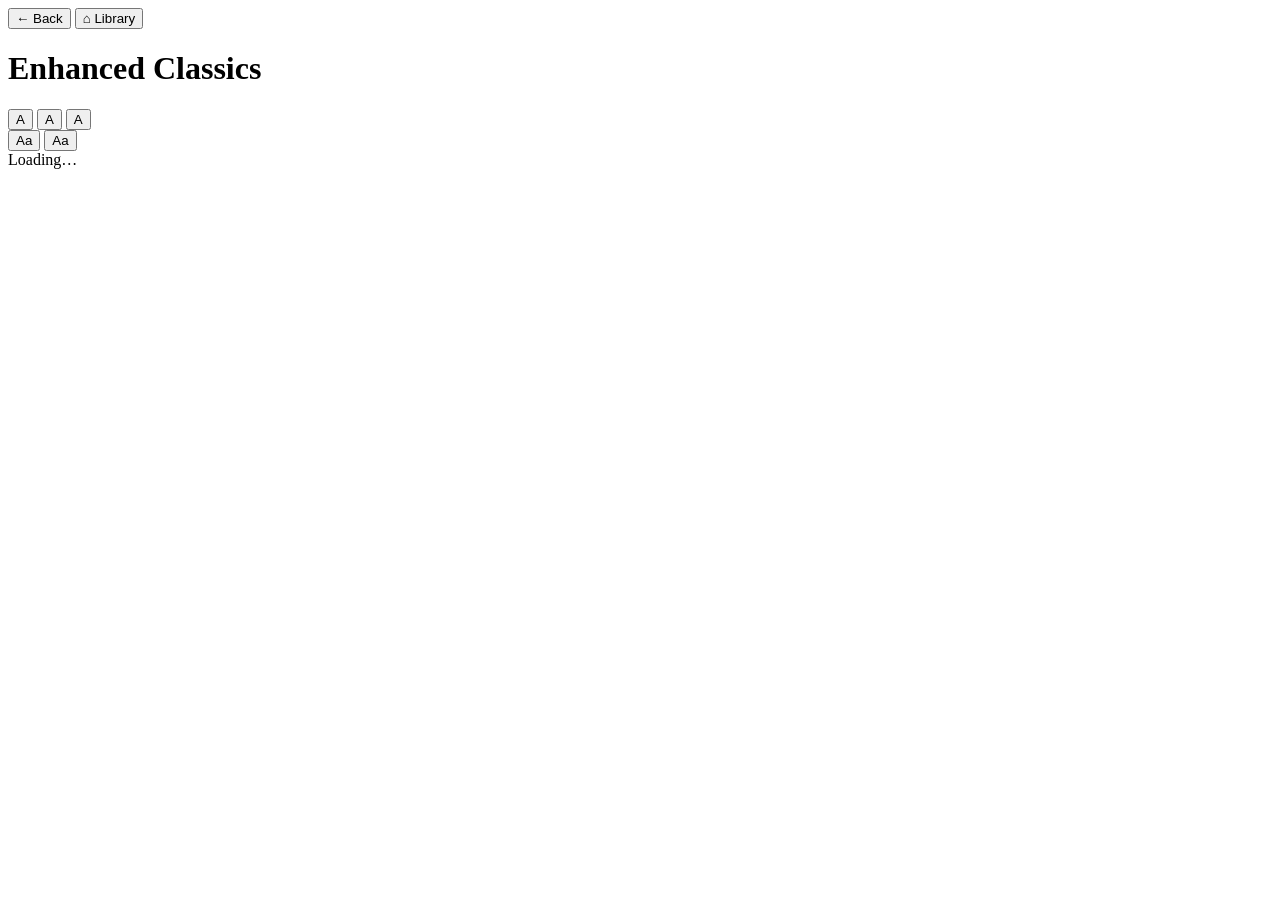
==== public/index.html @ 4911d89f "Refactor header layout: group navigation and control buttons for improved structure" ====
<!DOCTYPE html>
<html lang="en">
<head>
  <meta charset="UTF-8">
  <meta name="viewport" content="width=device-width, initial-scale=1.0">
  <title>Enhanced Classics</title>
  <link rel="preconnect" href="https://fonts.googleapis.com">
  <link rel="preconnect" href="https://fonts.gstatic.com" crossorigin>
  <link href="https://fonts.googleapis.com/css2?family=Lora:ital,wght@0,400;0,600;1,400&family=Source+Sans+3:wght@400;600&display=swap" rel="stylesheet">
  <link rel="stylesheet" href="/css/style.css">
  <link rel="apple-touch-icon" href="/icon.png">
  <link rel="icon" type="image/svg+xml" href="/icon.svg">
</head>
<body>
  <div id="app">
    <header>
      <div id="nav-btns">
        <button id="back-btn" aria-label="Back">← Back</button>
        <button id="home-btn" aria-label="Library">⌂ <span class="btn-label">Library</span></button>
      </div>
      <h1 id="header-title">Enhanced Classics</h1>
      <div id="header-controls">
        <div id="font-size-ctrl" aria-label="Text size">
          <button class="fs-btn" data-size="" aria-label="Small text">A</button>
          <button class="fs-btn" data-size="font-md" aria-label="Medium text">A</button>
          <button class="fs-btn" data-size="font-lg" aria-label="Large text">A</button>
        </div>
        <div id="theme-ctrl" aria-label="Theme">
          <button class="theme-btn" data-theme="" aria-label="Sepia theme">Aa</button>
          <button class="theme-btn" data-theme="theme-white" aria-label="White theme">Aa</button>
        </div>
      </div>
    </header>
    <main id="main-content">
      <div id="loading">Loading…</div>
    </main>
  </div>
  <script src="/js/app.js"></script>
</body>
</html>
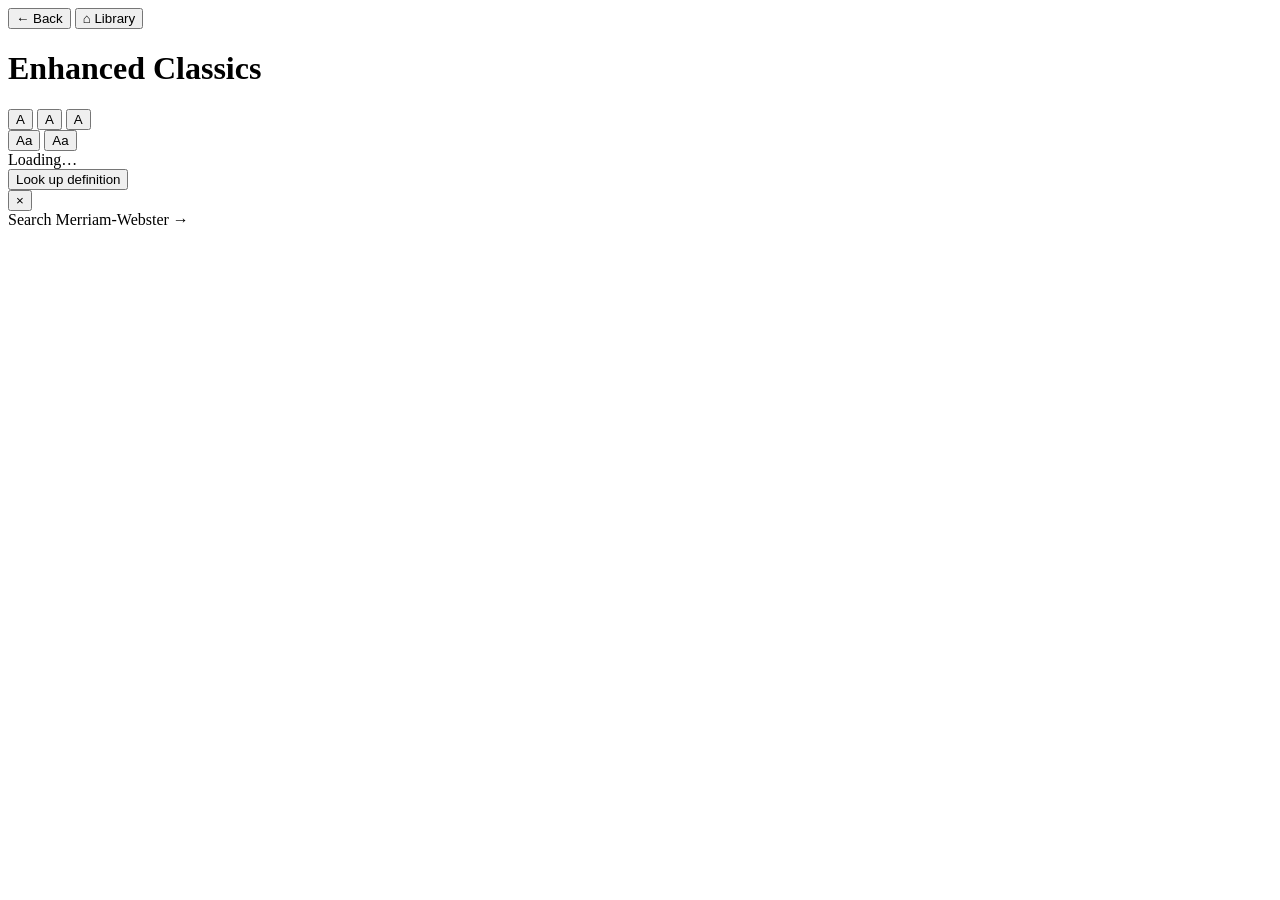
==== commit 1b0f6c6e: "Implement word lookup feature with definition popup and context menu" ====
--- a/public/index.html
+++ b/public/index.html
@@ -34,6 +34,23 @@
     <main id="main-content">
       <div id="loading">Loading…</div>
     </main>
+
+    <div id="word-menu" role="menu">
+      <button id="word-menu-define" role="menuitem">Look up definition</button>
+    </div>
+
+    <div id="def-popup">
+      <div id="def-popup-card" role="dialog" aria-labelledby="def-popup-word">
+        <div id="def-popup-head">
+          <span id="def-popup-word"></span>
+          <button id="def-popup-close" aria-label="Close">&#215;</button>
+        </div>
+        <div id="def-popup-body"></div>
+        <div id="def-popup-foot">
+          <a id="def-popup-mw" target="_blank" rel="noopener">Search Merriam-Webster &#8594;</a>
+        </div>
+      </div>
+    </div>
   </div>
   <script src="/js/app.js"></script>
 </body>
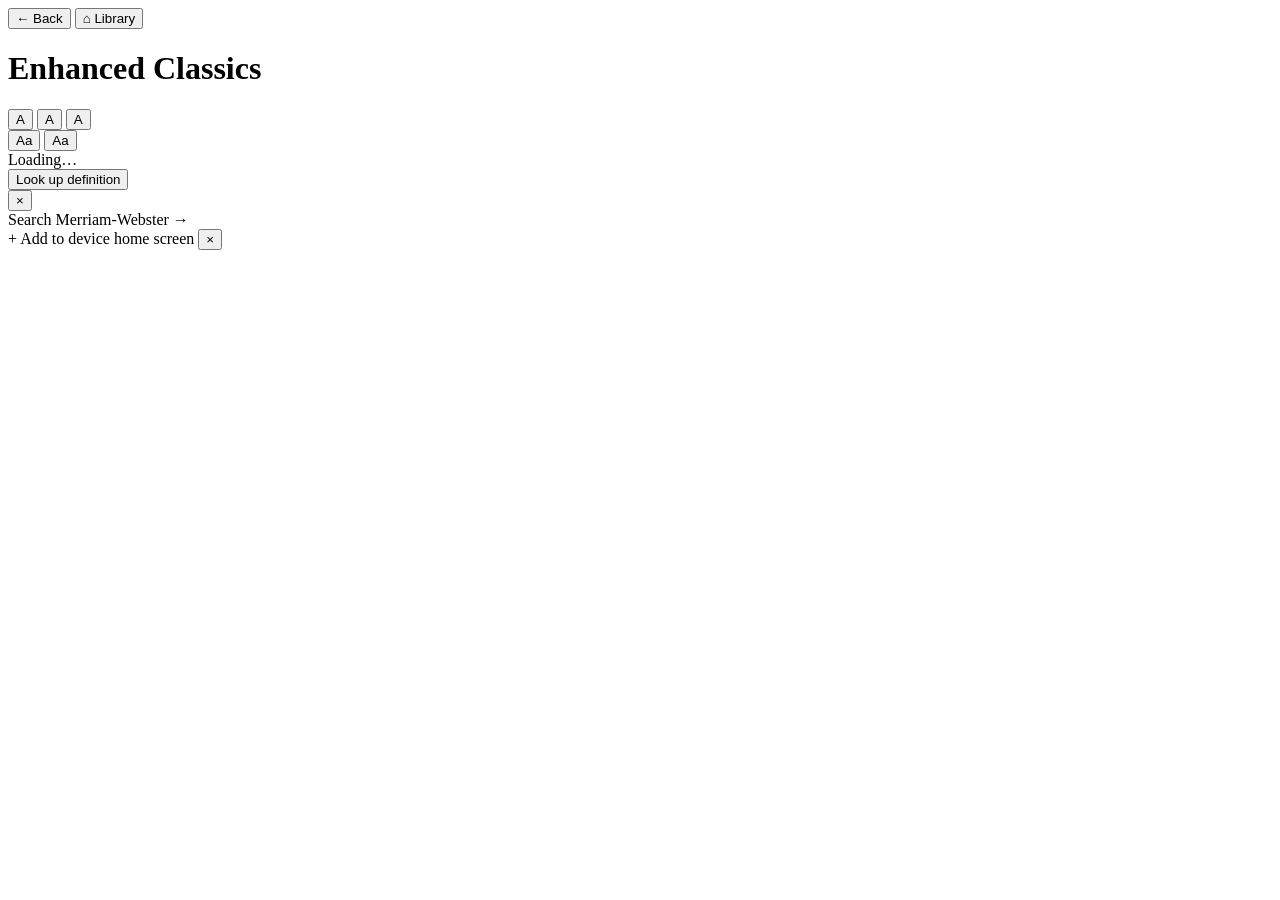
==== commit b110b624: "Add install-to-home-screen functionality and modal" ====
--- a/public/index.html
+++ b/public/index.html
@@ -8,8 +8,10 @@
   <link rel="preconnect" href="https://fonts.gstatic.com" crossorigin>
   <link href="https://fonts.googleapis.com/css2?family=Lora:ital,wght@0,400;0,600;1,400&family=Source+Sans+3:wght@400;600&display=swap" rel="stylesheet">
   <link rel="stylesheet" href="/css/style.css">
+  <link rel="manifest" href="/manifest.json">
   <link rel="apple-touch-icon" href="/icon.png">
   <link rel="icon" type="image/svg+xml" href="/icon.svg">
+  <meta name="theme-color" content="#5c4a2a">
 </head>
 <body>
   <div id="app">
@@ -52,6 +54,16 @@
       </div>
     </div>
   </div>
+  <div id="install-modal" aria-hidden="true">
+    <div id="install-modal-card" role="dialog" aria-labelledby="install-modal-title">
+      <div id="install-modal-head">
+        <span id="install-modal-title">+ Add to device home screen</span>
+        <button id="install-modal-close" aria-label="Close">&#215;</button>
+      </div>
+      <div id="install-modal-body"></div>
+    </div>
+  </div>
   <script src="/js/app.js"></script>
+  <script>if ('serviceWorker' in navigator) navigator.serviceWorker.register('/sw.js');</script>
 </body>
 </html>
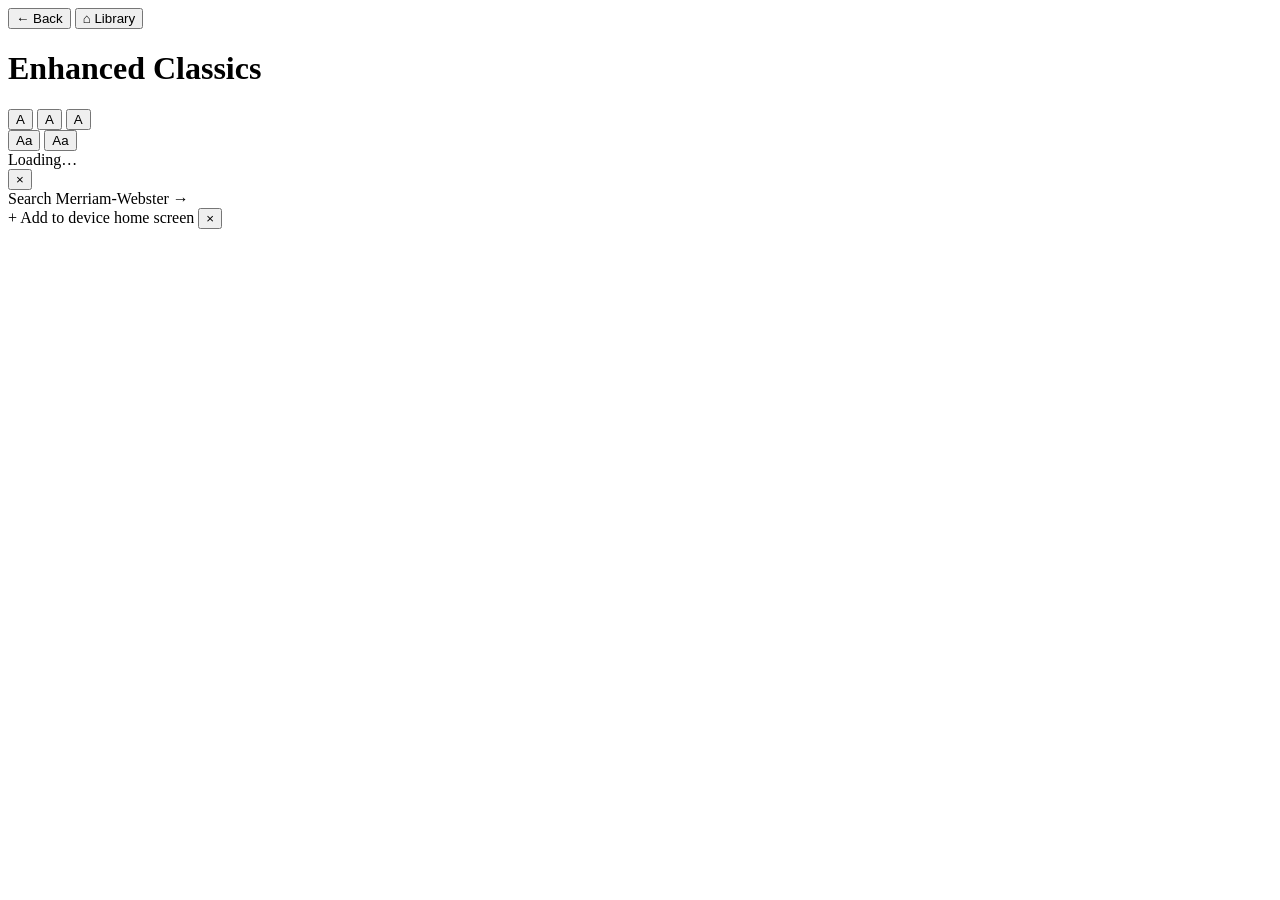
==== commit fdbbde20: "Remove word menu and related functionality for word lookup" ====
--- a/public/index.html
+++ b/public/index.html
@@ -37,10 +37,6 @@
       <div id="loading">Loading…</div>
     </main>
 
-    <div id="word-menu" role="menu">
-      <button id="word-menu-define" role="menuitem">Look up definition</button>
-    </div>
-
     <div id="def-popup">
       <div id="def-popup-card" role="dialog" aria-labelledby="def-popup-word">
         <div id="def-popup-head">
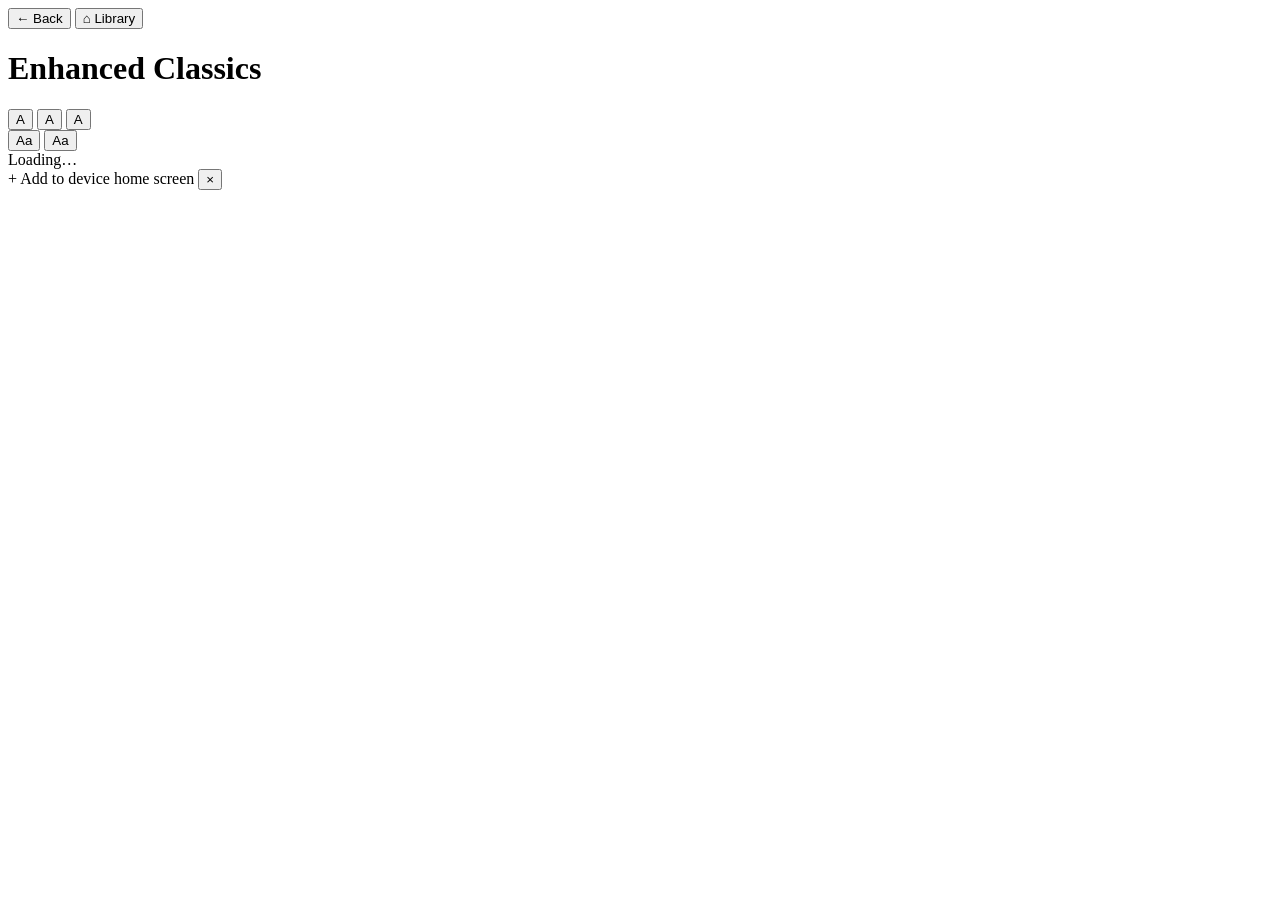
==== commit 42a557c5: "Fix security issues: remove word lookup, add XSS protections and CSP - Remove dictionary lookup feat" ====
--- a/public/index.html
+++ b/public/index.html
@@ -12,6 +12,7 @@
   <link rel="apple-touch-icon" href="/icon.png">
   <link rel="icon" type="image/svg+xml" href="/icon.svg">
   <meta name="theme-color" content="#5c4a2a">
+  <meta http-equiv="Content-Security-Policy" content="default-src 'none'; script-src 'self'; style-src 'self' https://fonts.googleapis.com; font-src https://fonts.gstatic.com; img-src 'self' blob:; connect-src 'self' https://upload.wikimedia.org; manifest-src 'self'; worker-src 'self'">
 </head>
 <body>
   <div id="app">
@@ -37,18 +38,6 @@
       <div id="loading">Loading…</div>
     </main>
 
-    <div id="def-popup">
-      <div id="def-popup-card" role="dialog" aria-labelledby="def-popup-word">
-        <div id="def-popup-head">
-          <span id="def-popup-word"></span>
-          <button id="def-popup-close" aria-label="Close">&#215;</button>
-        </div>
-        <div id="def-popup-body"></div>
-        <div id="def-popup-foot">
-          <a id="def-popup-mw" target="_blank" rel="noopener">Search Merriam-Webster &#8594;</a>
-        </div>
-      </div>
-    </div>
   </div>
   <div id="install-modal" aria-hidden="true">
     <div id="install-modal-card" role="dialog" aria-labelledby="install-modal-title">
@@ -60,6 +49,5 @@
     </div>
   </div>
   <script src="/js/app.js"></script>
-  <script>if ('serviceWorker' in navigator) navigator.serviceWorker.register('/sw.js');</script>
 </body>
 </html>
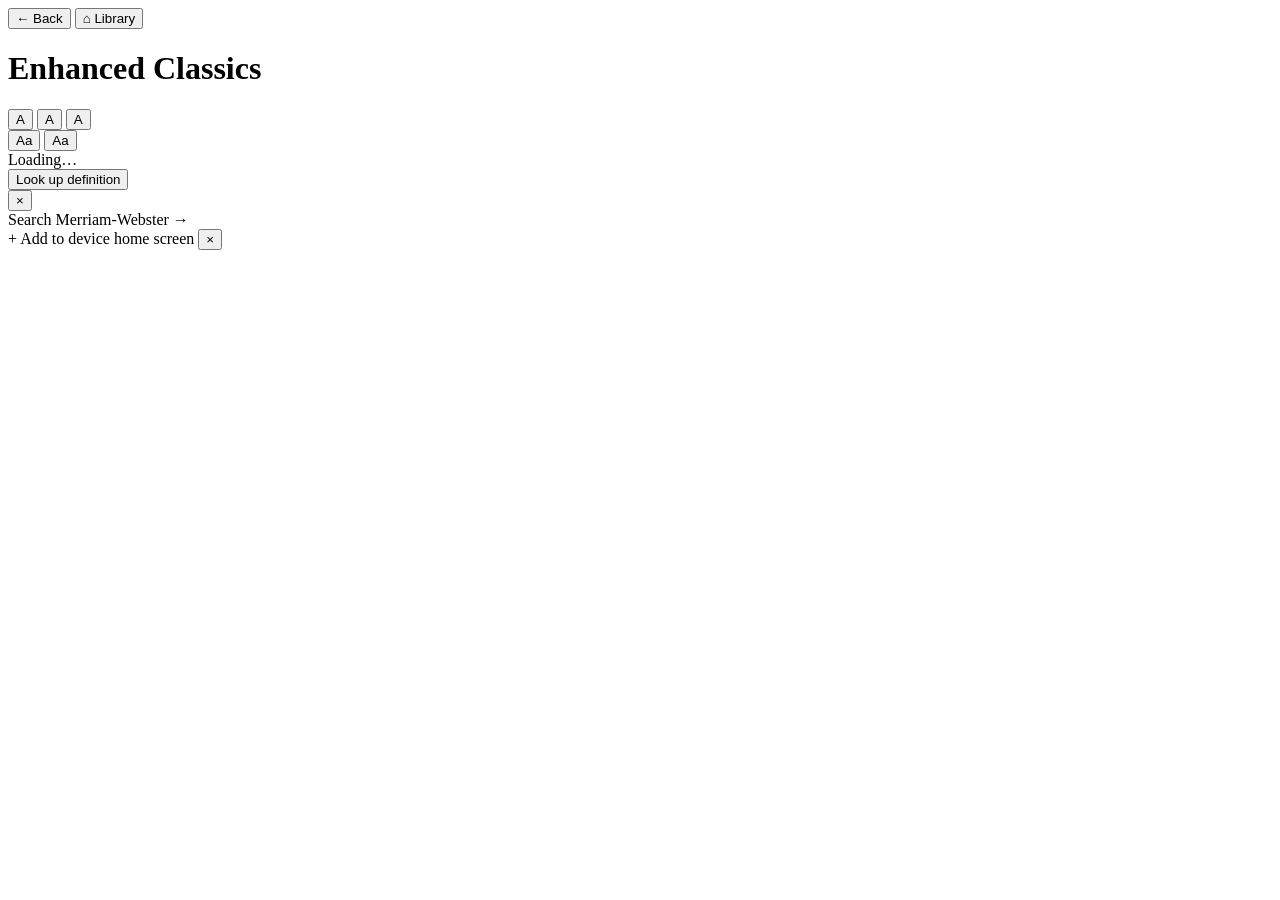
==== commit 81eaff1a: "Restore word lookup feature with secure API response handling The dictionary lookup was mistakenly r" ====
--- a/public/index.html
+++ b/public/index.html
@@ -12,7 +12,7 @@
   <link rel="apple-touch-icon" href="/icon.png">
   <link rel="icon" type="image/svg+xml" href="/icon.svg">
   <meta name="theme-color" content="#5c4a2a">
-  <meta http-equiv="Content-Security-Policy" content="default-src 'none'; script-src 'self'; style-src 'self' https://fonts.googleapis.com; font-src https://fonts.gstatic.com; img-src 'self' blob:; connect-src 'self' https://upload.wikimedia.org; manifest-src 'self'; worker-src 'self'">
+  <meta http-equiv="Content-Security-Policy" content="default-src 'none'; script-src 'self'; style-src 'self' https://fonts.googleapis.com; font-src https://fonts.gstatic.com; img-src 'self' blob:; connect-src 'self' https://upload.wikimedia.org https://api.dictionaryapi.dev; manifest-src 'self'; worker-src 'self'">
 </head>
 <body>
   <div id="app">
@@ -38,6 +38,22 @@
       <div id="loading">Loading…</div>
     </main>
 
+    <div id="word-menu" role="menu">
+      <button id="word-menu-define" role="menuitem">Look up definition</button>
+    </div>
+
+    <div id="def-popup">
+      <div id="def-popup-card" role="dialog" aria-labelledby="def-popup-word">
+        <div id="def-popup-head">
+          <span id="def-popup-word"></span>
+          <button id="def-popup-close" aria-label="Close">&#215;</button>
+        </div>
+        <div id="def-popup-body"></div>
+        <div id="def-popup-foot">
+          <a id="def-popup-mw" target="_blank" rel="noopener">Search Merriam-Webster &#8594;</a>
+        </div>
+      </div>
+    </div>
   </div>
   <div id="install-modal" aria-hidden="true">
     <div id="install-modal-card" role="dialog" aria-labelledby="install-modal-title">
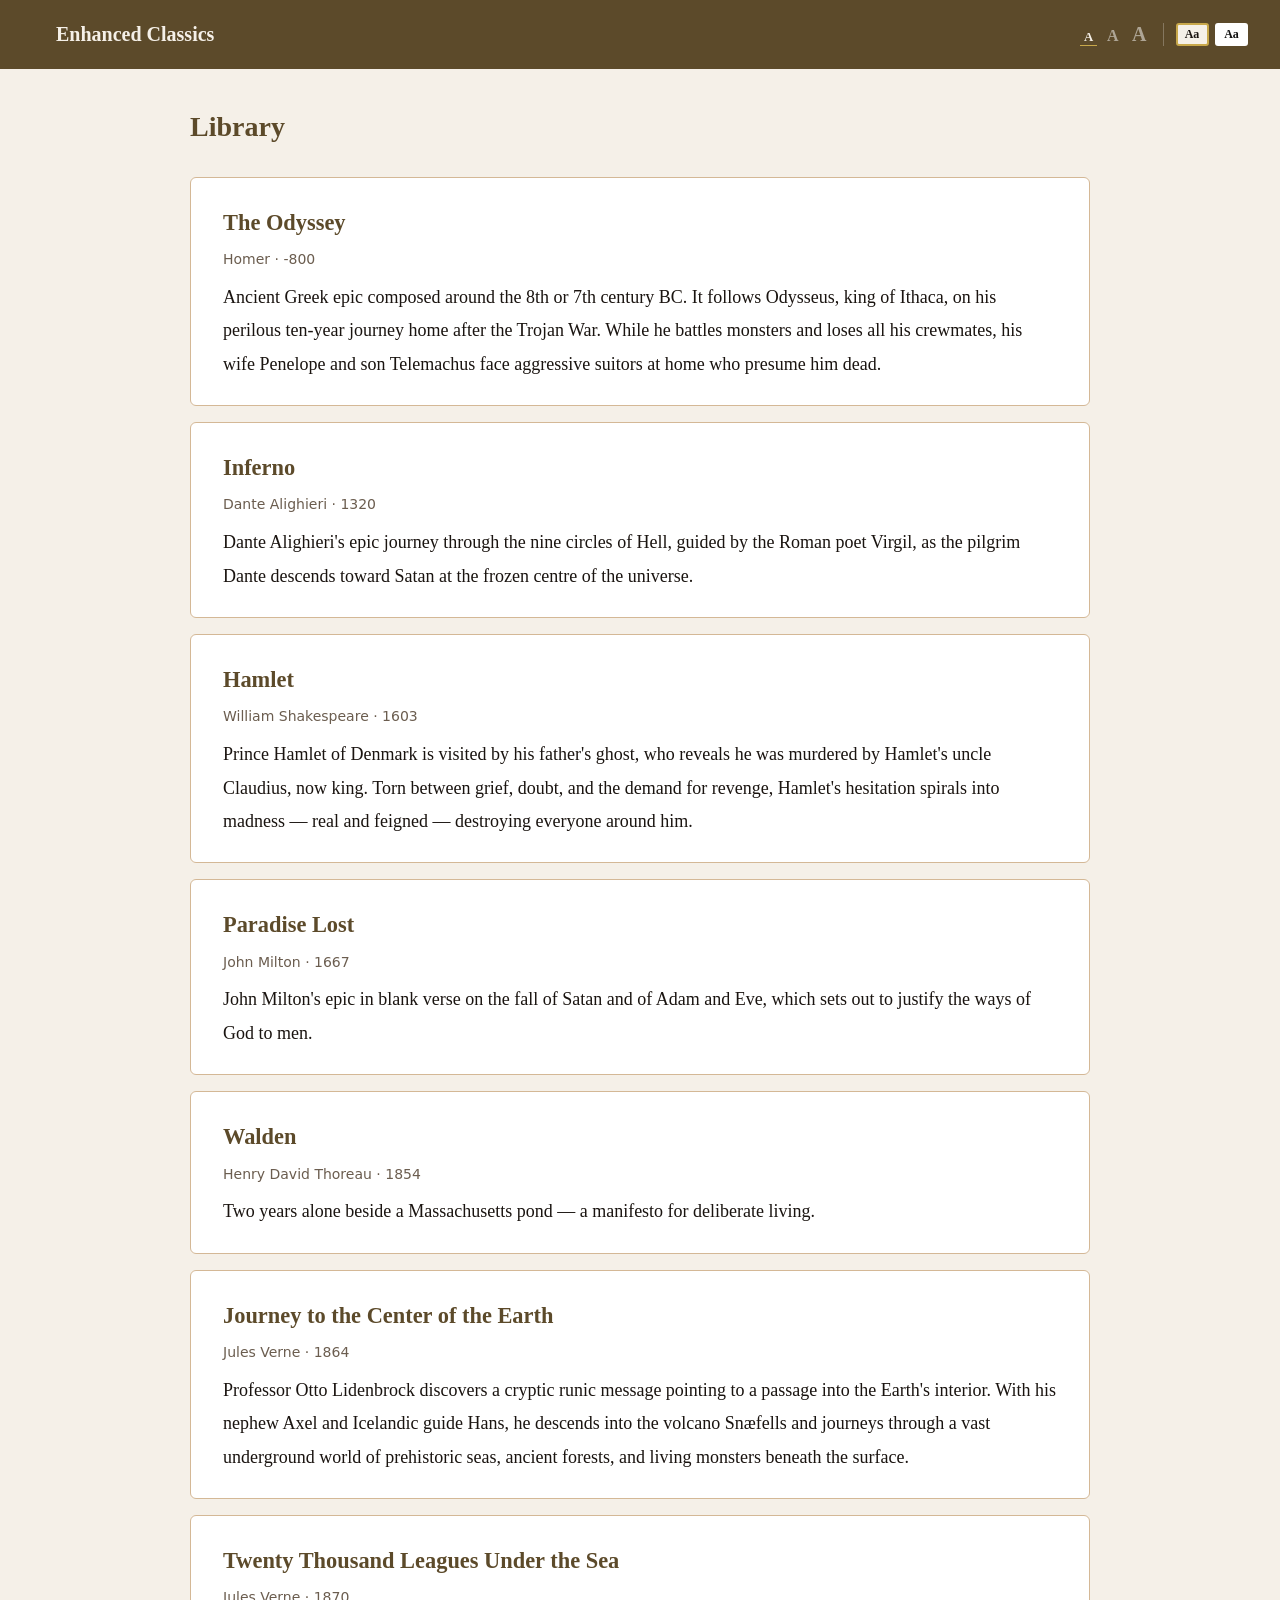
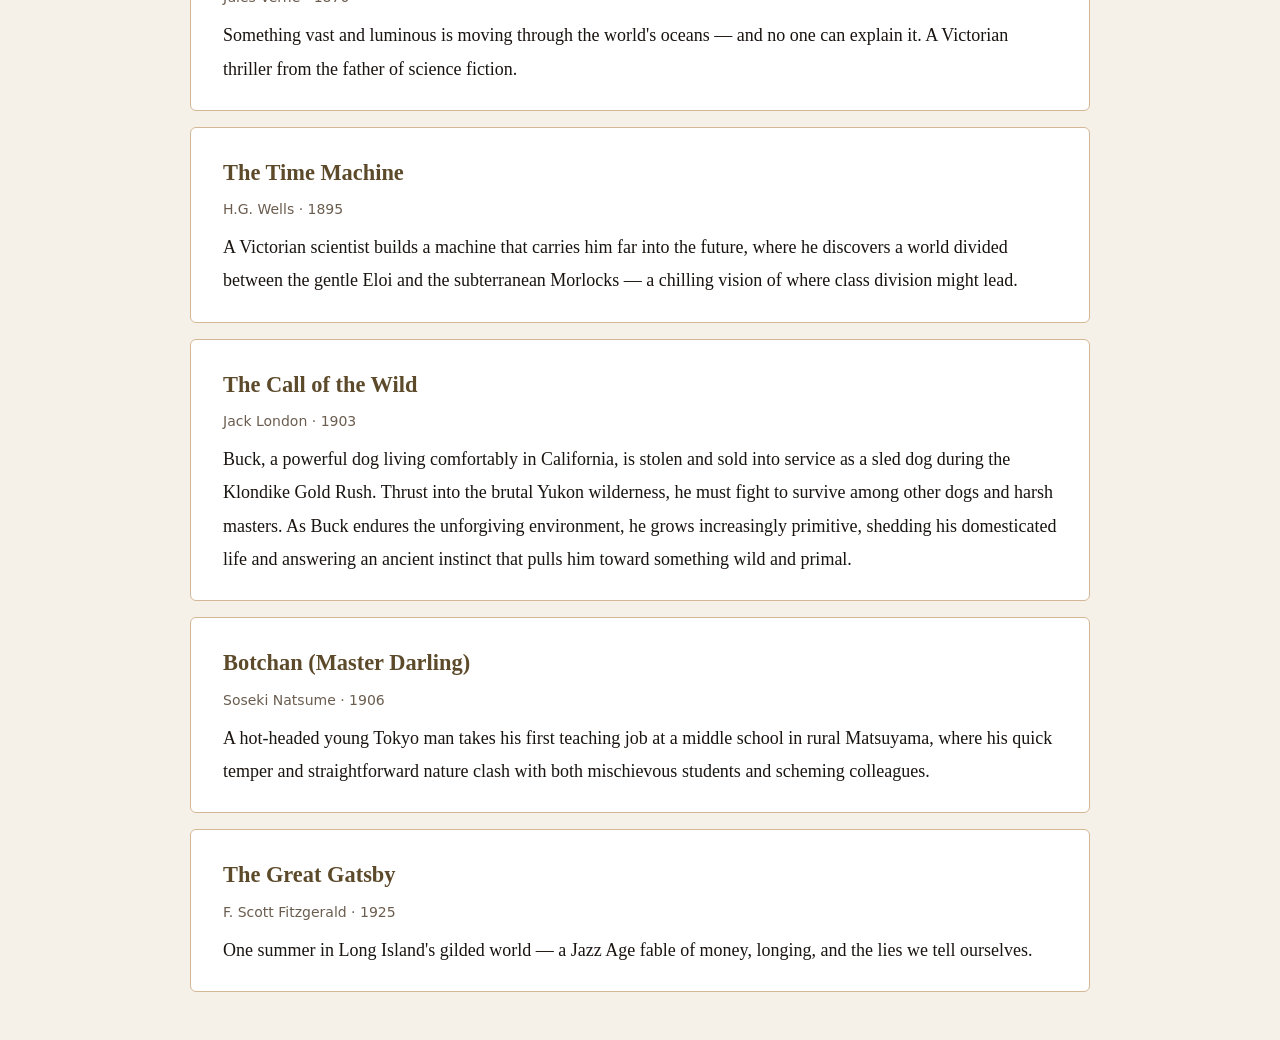
==== commit e5fe4b02: "Move hosting from Azure Static Web Apps to GitHub Pages Replace the Azure workflow with a Pages depl" ====
--- a/public/index.html
+++ b/public/index.html
@@ -7,12 +7,11 @@
   <link rel="preconnect" href="https://fonts.googleapis.com">
   <link rel="preconnect" href="https://fonts.gstatic.com" crossorigin>
   <link href="https://fonts.googleapis.com/css2?family=Lora:ital,wght@0,400;0,600;1,400&family=Source+Sans+3:wght@400;600&display=swap" rel="stylesheet">
-  <link rel="stylesheet" href="/css/style.css">
-  <link rel="manifest" href="/manifest.json">
-  <link rel="apple-touch-icon" href="/icon.png">
-  <link rel="icon" type="image/svg+xml" href="/icon.svg">
+  <link rel="stylesheet" href="css/style.css">
+  <link rel="manifest" href="manifest.json">
+  <link rel="apple-touch-icon" href="icon.png">
+  <link rel="icon" type="image/svg+xml" href="icon.svg">
   <meta name="theme-color" content="#5c4a2a">
-  <meta http-equiv="Content-Security-Policy" content="default-src 'none'; script-src 'self'; style-src 'self' https://fonts.googleapis.com; font-src https://fonts.gstatic.com; img-src 'self' blob:; connect-src 'self' https://upload.wikimedia.org https://api.dictionaryapi.dev; manifest-src 'self'; worker-src 'self'">
 </head>
 <body>
   <div id="app">
@@ -38,10 +37,6 @@
       <div id="loading">Loading…</div>
     </main>
 
-    <div id="word-menu" role="menu">
-      <button id="word-menu-define" role="menuitem">Look up definition</button>
-    </div>
-
     <div id="def-popup">
       <div id="def-popup-card" role="dialog" aria-labelledby="def-popup-word">
         <div id="def-popup-head">
@@ -64,6 +59,7 @@
       <div id="install-modal-body"></div>
     </div>
   </div>
-  <script src="/js/app.js"></script>
+  <script src="js/app.js"></script>
+  <script>if ('serviceWorker' in navigator) navigator.serviceWorker.register('sw.js');</script>
 </body>
 </html>
--- a/public/css/style.css
+++ b/public/css/style.css
@@ -0,0 +1,352 @@
+*, *::before, *::after { box-sizing: border-box; margin: 0; padding: 0; }
+
+:root {
+  --ink: #1a1410;
+  --paper: #f5f0e8;
+  --paper-dark: #ede7d9;
+  --accent: #5c4a2a;
+  --gold: #c8a84b;
+  --panel-bg: #fdf8f0;
+  --panel-border: #d4b896;
+  --muted: #6b5d4f;
+  --link: #4a6741;
+  --serif: 'Lora', Georgia, serif;
+  --sans: 'Source Sans 3', system-ui, sans-serif;
+  --max-prose: 68ch;
+}
+
+body { background: var(--paper); color: var(--ink); font-family: var(--serif); font-size: 1.125rem; line-height: 1.85; }
+
+header { position: sticky; top: 0; z-index: 100; background: var(--accent); color: var(--paper); padding: 1rem 2rem; display: flex; align-items: center; gap: 1.5rem; transition: transform .25s ease; }
+header.header-hidden { transform: translateY(-100%); }
+header h1 { font-size: 1.25rem; font-weight: 600; display: flex; flex-direction: column; }
+.header-chapter { font-size: .78rem; font-weight: 400; opacity: .8; font-family: var(--sans); line-height: 1.3; }
+
+#nav-btns { display: flex; align-items: center; gap: .5rem; flex-shrink: 0; }
+#back-btn, #home-btn { background: none; border: 1px solid rgba(255,255,255,.4); color: var(--paper); padding: .3rem .8rem; border-radius: 4px; cursor: pointer; font-family: var(--sans); font-size: .875rem; display: none; white-space: nowrap; }
+#back-btn:hover, #home-btn:hover { background: rgba(255,255,255,.15); }
+
+#header-controls { margin-left: auto; display: flex; align-items: center; gap: .75rem; flex-shrink: 0; }
+#font-size-ctrl { display: flex; align-items: baseline; gap: .35rem; }
+.fs-btn { background: none; border: none; color: rgba(255,255,255,.5); cursor: pointer; padding: .1rem .25rem; font-family: var(--serif); font-weight: 600; line-height: 1; transition: color .15s; }
+.fs-btn:nth-child(1) { font-size: .8rem; }
+.fs-btn:nth-child(2) { font-size: 1rem; }
+.fs-btn:nth-child(3) { font-size: 1.25rem; }
+.fs-btn:hover { color: rgba(255,255,255,.85); }
+.fs-btn.active { color: var(--paper); border-bottom: 1px solid var(--gold); }
+body.font-md { font-size: 1.3rem; }
+body.font-lg { font-size: 1.5rem; }
+
+#theme-ctrl { display: flex; align-items: center; gap: .4rem; padding-left: .75rem; border-left: 1px solid rgba(255,255,255,.25); }
+.theme-btn { cursor: pointer; padding: .2rem .45rem; border-radius: 3px; font-family: var(--serif); font-size: .75rem; font-weight: 600; line-height: 1; border: 2px solid transparent; transition: border-color .15s; }
+.theme-btn[data-theme=""] { background: #f5f0e8; color: #1a1410; }
+.theme-btn[data-theme="theme-white"] { background: #ffffff; color: #111; }
+.theme-btn:hover { border-color: rgba(255,255,255,.55); }
+.theme-btn.active { border-color: var(--gold); }
+
+@media (max-width: 480px) {
+  header { padding: .6rem 1rem; gap: .75rem; }
+  #nav-btns { flex-direction: column; align-items: flex-start; gap: .3rem; }
+  #home-btn { order: -1; }
+  #home-btn .btn-label { display: none; }
+  #header-controls { flex-direction: column; align-items: flex-end; gap: .3rem; }
+  #theme-ctrl { padding-left: 0; border-left: none; }
+}
+
+@media (max-width: 600px) {
+  .panel-image { margin-top: .5rem; }
+}
+
+/* White theme overrides */
+body.theme-white { --ink: #111; --paper: #fff; --paper-dark: #f0f0f0; --accent: #222; --panel-bg: #fafafa; --panel-border: #ccc; --muted: #555; }
+
+main { padding: 2rem; }
+
+/* Shelf */
+#shelf { max-width: 900px; margin: 0 auto; }
+#shelf h2 { font-size: 1.75rem; margin-bottom: 1.5rem; color: var(--accent); }
+.book-card { background: white; border: 1px solid var(--panel-border); border-radius: 6px; padding: 1.5rem 2rem; margin-bottom: 1rem; cursor: pointer; transition: box-shadow .2s, transform .15s; }
+.book-card:hover { box-shadow: 0 4px 16px rgba(0,0,0,.12); transform: translateY(-2px); }
+.book-card h3 { font-size: 1.4rem; color: var(--accent); }
+.book-card .meta { font-family: var(--sans); font-size: .875rem; color: var(--muted); margin: .25rem 0 .5rem; }
+
+/* Chapter list */
+#chapter-list { max-width: 700px; margin: 0 auto; }
+#chapter-list h2 { font-size: 1.5rem; color: var(--accent); margin-bottom: .25rem; }
+.book-meta { font-family: var(--sans); color: var(--muted); margin-bottom: 1.5rem; }
+.chapter-item { display: flex; align-items: center; gap: 1rem; padding: .75rem 1rem; border: 1px solid var(--panel-border); border-radius: 4px; margin-bottom: .5rem; cursor: pointer; background: white; transition: background .15s; }
+.chapter-item:hover { background: var(--paper-dark); }
+.chapter-num { font-family: var(--sans); color: var(--muted); font-size: .875rem; min-width: 2rem; }
+
+/* Characters */
+#characters { max-width: 700px; margin: 0 auto; }
+#characters h2 { font-size: 1.5rem; color: var(--accent); margin-bottom: .25rem; }
+.character { background: white; border: 1px solid var(--panel-border); border-radius: 6px; padding: 1.25rem 1.5rem; margin-bottom: 1rem; }
+.character h3 { font-size: 1.25rem; color: var(--accent); }
+.character-role { font-family: var(--sans); font-size: .85rem; color: var(--muted); margin: .15rem 0 .75rem; }
+.character p { margin-bottom: .75em; }
+.character-analysis { font-size: .95em; border-top: 1px solid var(--panel-border); padding-top: .75em; margin-bottom: 0; }
+.chapter-item--characters { background: var(--paper-dark); font-weight: 600; }
+
+/* Reader */
+#reader { max-width: 900px; margin: 0 auto; }
+.reader-header { margin-bottom: 2.5rem; border-bottom: 2px solid var(--gold); padding-bottom: 1rem; }
+.reader-header .book-name { font-family: var(--sans); color: var(--muted); font-size: .9rem; text-transform: uppercase; letter-spacing: .08em; }
+.reader-header h2 { font-size: 2rem; color: var(--accent); margin-top: .25rem; }
+
+.prose { max-width: var(--max-prose); }
+.prose p { margin-bottom: 1.4em; }
+.prose blockquote.verse {
+  margin: 1.4em 0 1.4em 1.5em;
+  padding-left: 1.1em;
+  border-left: 2px solid var(--panel-border);
+  font-style: italic;
+  color: var(--muted);
+  line-height: 1.7;
+}
+
+/* Enhancement triggers */
+.enhance-trigger { border-bottom: 2px dotted var(--gold); cursor: pointer; font-weight: 700; border-radius: 2px; }
+.enhance-trigger:hover { color: var(--accent); }
+.enhance-trigger--active { background: rgba(200, 168, 75, 0.25); border-bottom-style: solid; }
+
+/* Enhancement panels */
+.enhancement-panel { background: transparent; border: none; border-top: 1px solid var(--accent); border-bottom: 1px solid var(--accent); border-radius: 0; margin: 2rem 0; overflow: visible; }
+.enhancement-panel summary { padding: .6rem 0; cursor: pointer; font-family: var(--serif); font-weight: 600; font-style: italic; color: var(--accent); list-style: none; display: flex; align-items: center; gap: .6rem; }
+.enhancement-panel summary::before { content: '▾'; font-size: 1.75rem; font-style: normal; color: var(--gold); transition: transform .2s; flex-shrink: 0; line-height: 1; }
+.enhancement-panel[open] summary::before { transform: rotate(180deg); }
+.enhancement-panel summary:hover { color: var(--ink); }
+
+.panel-body { padding: .75rem 0 1.25rem 1.75rem; display: grid; grid-template-columns: 1fr 160px; gap: 1rem; align-items: start; border-left: 3px solid var(--gold); }
+@media (max-width: 600px) { .panel-body { grid-template-columns: 1fr; } }
+.panel-text p { font-family: var(--serif); line-height: 1.75; margin-bottom: .75rem; }
+.panel-link a { color: var(--link); font-family: var(--sans); font-size: .875rem; }
+.panel-image img { width: 160px; height: 180px; object-fit: cover; object-position: top center; border-radius: 4px; display: block; background: var(--paper-dark); -webkit-transform: translateZ(0); transform: translateZ(0); }
+.panel-image figcaption { font-family: var(--sans); font-size: .75rem; color: var(--muted); margin-top: .3rem; max-width: 160px; }
+.commons-link { display: block; font-size: .65rem; color: var(--muted); margin-top: .15rem; opacity: .7; }
+.commons-link:hover { opacity: 1; color: var(--link); }
+
+/* Summary */
+.chapter-summary { margin-top: 3rem; padding: 2rem; background: var(--paper-dark); border: 1px solid var(--panel-border); border-radius: 6px; max-width: var(--max-prose); }
+.chapter-summary h3 { font-size: 1.25rem; color: var(--accent); margin-bottom: 1rem; }
+.summary-item { display: flex; gap: .75rem; margin-bottom: .9rem; font-family: var(--sans); font-size: .95rem; }
+.summary-item::before { content: '◆'; color: var(--gold); flex-shrink: 0; margin-top: .2rem; font-size: .7rem; }
+.summary-item a { color: var(--link); font-size: .85rem; margin-left: .4rem; }
+
+.next-chapter { max-width: var(--max-prose); margin-top: 2.5rem; padding-top: 1.5rem; border-top: 1px solid var(--panel-border); font-family: var(--sans); }
+.next-chapter a { color: var(--accent); font-size: 1rem; font-weight: 600; text-decoration: none; }
+.next-chapter a:hover { text-decoration: underline; }
+
+#loading, #error { text-align: center; padding: 4rem 2rem; font-family: var(--sans); color: var(--muted); }
+#error { color: #c0392b; }
+
+/* ── Word lookup ── */
+@keyframes popup-in {
+  from { opacity: 0; transform: translateY(-4px); }
+  to   { opacity: 1; transform: translateY(0); }
+}
+
+#def-popup {
+  position: fixed;
+  inset: 0;
+  z-index: 600;
+  pointer-events: none;
+  display: none;
+}
+
+#def-popup.open { display: block; }
+
+#def-popup-card {
+  position: fixed;
+  pointer-events: auto;
+  background: var(--panel-bg);
+  border: 1px solid var(--panel-border);
+  border-radius: 10px;
+  box-shadow: 0 8px 32px rgba(0,0,0,.2);
+  width: 320px;
+  max-width: calc(100vw - 24px);
+  max-height: 65vh;
+  display: flex;
+  flex-direction: column;
+  animation: popup-in .15s ease;
+}
+
+#def-popup-head {
+  display: flex;
+  align-items: center;
+  justify-content: space-between;
+  padding: .75rem 1rem .6rem;
+  border-bottom: 1px solid var(--panel-border);
+  flex-shrink: 0;
+}
+
+#def-popup-word {
+  font-family: var(--serif);
+  font-size: 1.1rem;
+  font-weight: 700;
+  color: var(--accent);
+}
+
+#def-popup-close {
+  background: none;
+  border: none;
+  cursor: pointer;
+  color: var(--muted);
+  font-size: 1.2rem;
+  padding: .1rem .4rem;
+  line-height: 1;
+  border-radius: 4px;
+  flex-shrink: 0;
+}
+
+#def-popup-close:hover { background: var(--paper-dark); color: var(--ink); }
+
+#def-popup-body {
+  overflow-y: auto;
+  padding: .75rem 1rem;
+  flex: 1;
+}
+
+.def-pos {
+  font-family: var(--sans);
+  font-size: .75rem;
+  font-style: italic;
+  color: var(--muted);
+  margin: .6rem 0 .25rem;
+  text-transform: lowercase;
+}
+
+.def-pos:first-child { margin-top: 0; }
+
+.def-text {
+  font-family: var(--serif);
+  font-size: .95rem;
+  line-height: 1.55;
+  margin-bottom: .35rem;
+}
+
+.def-example {
+  font-family: var(--serif);
+  font-size: .85rem;
+  font-style: italic;
+  color: var(--muted);
+  margin-bottom: .5rem;
+  padding-left: .75rem;
+  border-left: 2px solid var(--gold);
+}
+
+.def-msg { font-family: var(--sans); color: var(--muted); font-size: .9rem; }
+
+#def-popup-foot {
+  padding: .5rem 1rem .75rem;
+  border-top: 1px solid var(--panel-border);
+  flex-shrink: 0;
+}
+
+#def-popup-mw { font-family: var(--sans); font-size: .8rem; color: var(--link); }
+
+/* ── Install to home screen ── */
+.install-btn {
+  display: inline-flex;
+  align-items: center;
+  gap: .4rem;
+  margin-bottom: 1.5rem;
+  padding: .45rem 1rem;
+  background: none;
+  border: 1px solid var(--accent);
+  border-radius: 4px;
+  color: var(--accent);
+  font-family: var(--sans);
+  font-size: .875rem;
+  cursor: pointer;
+  transition: background .15s;
+}
+.install-btn:hover { background: var(--paper-dark); }
+
+#install-modal {
+  position: fixed;
+  inset: 0;
+  background: rgba(0,0,0,.45);
+  z-index: 700;
+  display: none;
+  align-items: center;
+  justify-content: center;
+}
+#install-modal.open { display: flex; }
+
+#install-modal-card {
+  background: var(--panel-bg);
+  border: 1px solid var(--panel-border);
+  border-radius: 10px;
+  box-shadow: 0 8px 32px rgba(0,0,0,.2);
+  width: 320px;
+  max-width: calc(100vw - 32px);
+  animation: popup-in .15s ease;
+}
+#install-modal-head {
+  display: flex;
+  align-items: center;
+  justify-content: space-between;
+  padding: .75rem 1rem .6rem;
+  border-bottom: 1px solid var(--panel-border);
+}
+#install-modal-title { font-family: var(--serif); font-size: 1.05rem; font-weight: 700; color: var(--accent); }
+#install-modal-close { background: none; border: none; cursor: pointer; color: var(--muted); font-size: 1.2rem; padding: .1rem .4rem; border-radius: 4px; }
+#install-modal-close:hover { background: var(--paper-dark); color: var(--ink); }
+#install-modal-body { padding: 1rem 1.25rem 1.25rem; }
+.install-steps { padding-left: 1.25rem; }
+.install-steps li { font-family: var(--sans); font-size: .95rem; line-height: 1.6; margin-bottom: .5rem; color: var(--ink); }
+
+/* ── Offline / download ── */
+.download-btn {
+  display: inline-block;
+  margin: 1.5rem 0 .5rem;
+  padding: .55rem 1.1rem;
+  background: none;
+  border: 1px solid var(--accent);
+  border-radius: 4px;
+  color: var(--accent);
+  font-family: var(--sans);
+  font-size: .9rem;
+  cursor: pointer;
+  transition: background .15s;
+}
+.download-btn:hover:not(:disabled) { background: var(--paper-dark); }
+.download-btn--done { border-color: var(--link); color: var(--link); }
+.download-btn:disabled { opacity: .7; cursor: default; }
+
+.continue-btn {
+  display: block;
+  width: 100%;
+  margin: .25rem 0 1.25rem;
+  padding: .7rem 1.1rem;
+  background: var(--accent);
+  border: 1px solid var(--accent);
+  border-radius: 4px;
+  color: var(--paper);
+  font-family: var(--sans);
+  font-size: .95rem;
+  text-align: left;
+  cursor: pointer;
+  transition: opacity .15s;
+}
+.continue-btn:hover { opacity: .88; }
+
+.chapter-item--cached .chapter-num::after { content: ' ↓'; color: var(--link); font-size: .75rem; }
+
+.offline-legend { display: flex; align-items: center; gap: .35rem; margin-top: .5rem; font-family: var(--sans); font-size: .8rem; color: var(--muted); }
+.offline-legend-dot { color: var(--link); font-size: .75rem; line-height: 1; }
+
+.offline-badge {
+  display: inline-block;
+  margin-left: .6rem;
+  padding: .1rem .4rem;
+  background: var(--paper-dark);
+  border: 1px solid var(--panel-border);
+  border-radius: 3px;
+  font-size: .7rem;
+  font-family: var(--sans);
+  color: var(--muted);
+  vertical-align: middle;
+  letter-spacing: .02em;
+}
